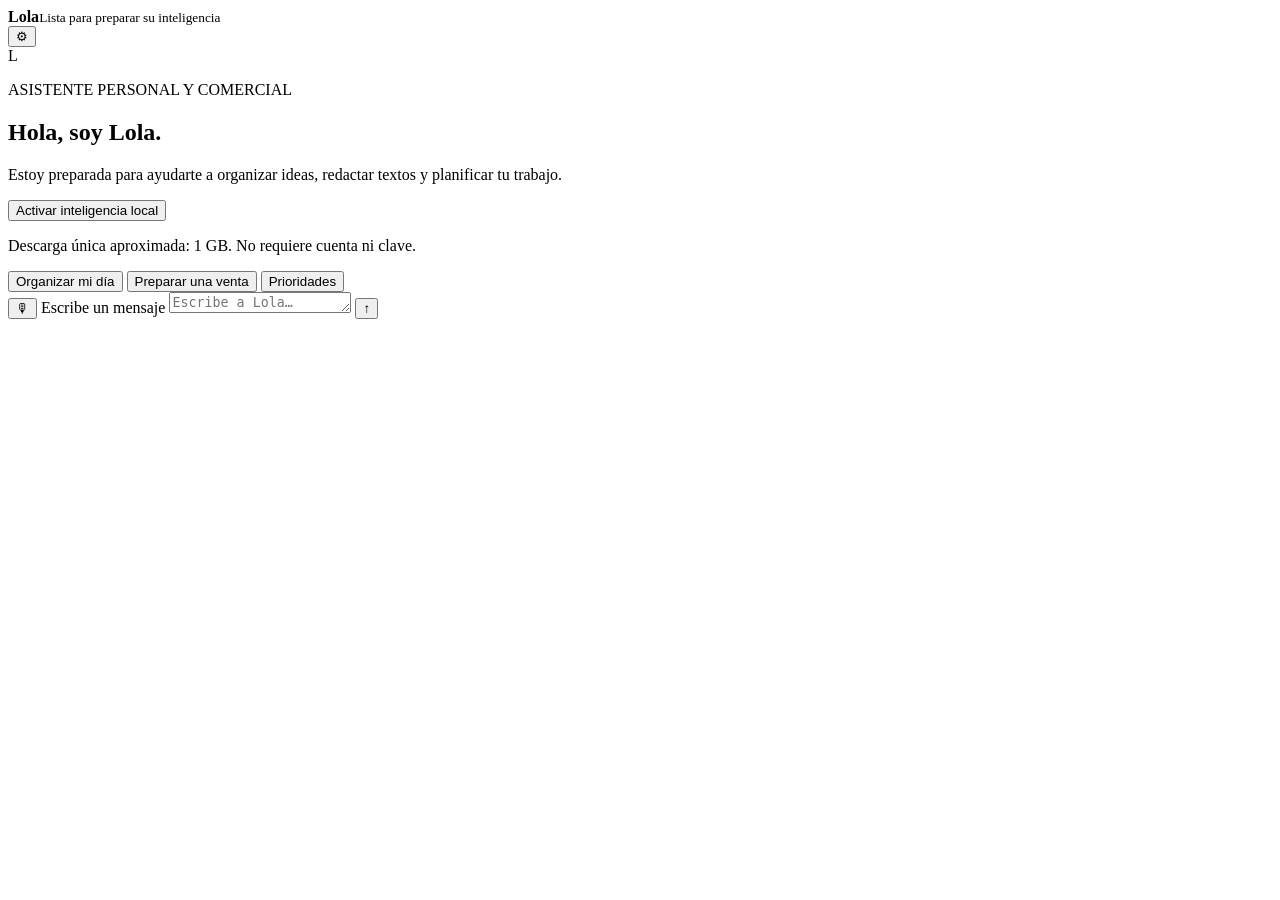
==== index.html @ 75f8c70d "Sube index.html" ====
<!doctype html>
<html lang="es">
  <head>
    <meta charset="UTF-8" />
    <meta name="viewport" content="width=device-width, initial-scale=1, viewport-fit=cover" />
    <meta name="theme-color" content="#5d4a89" />
    <meta name="description" content="Lola, asistente personal y comercial privada." />
    <link rel="manifest" href="manifest.webmanifest" />
    <link rel="stylesheet" href="styles.css" />
    <title>Lola</title>
  </head>
  <body>
    <main class="app-shell">
      <header class="topbar">
        <div class="brand"><span class="dot" aria-hidden="true"></span><div><strong>Lola</strong><small id="status">Lista para preparar su inteligencia</small></div></div>
        <button class="icon-button" id="settingsButton" aria-label="Abrir ajustes">⚙</button>
      </header>

      <section class="welcome" id="welcome">
        <div class="avatar" aria-hidden="true">L</div>
        <p class="eyebrow">ASISTENTE PERSONAL Y COMERCIAL</p>
        <h1>Hola, soy Lola.</h1>
        <p>Estoy preparada para ayudarte a organizar ideas, redactar textos y planificar tu trabajo.</p>
        <button class="primary" id="startModel">Activar inteligencia local</button>
        <p class="hint">Descarga única aproximada: 1 GB. No requiere cuenta ni clave.</p>
      </section>

      <section class="chat" aria-label="Conversación con Lola">
        <div class="messages" id="messages" aria-live="polite"></div>
        <div class="suggestions" id="suggestions">
          <button data-prompt="Ayúdame a organizar mis tareas de hoy.">Organizar mi día</button>
          <button data-prompt="Dame ideas para contactar con un cliente potencial.">Preparar una venta</button>
          <button data-prompt="Haz una lista breve de prioridades para esta semana.">Prioridades</button>
        </div>
        <form class="composer" id="chatForm">
          <button type="button" class="round" id="micButton" aria-label="Hablar con Lola" title="Hablar">🎙</button>
          <label class="sr-only" for="messageInput">Escribe un mensaje</label>
          <textarea id="messageInput" rows="1" placeholder="Escribe a Lola…" enterkeyhint="send"></textarea>
          <button class="send" type="submit" aria-label="Enviar mensaje">↑</button>
        </form>
      </section>
    </main>

    <dialog id="settingsDialog">
      <form method="dialog" class="settings">
        <div class="dialog-title"><h2>Ajustes</h2><button value="cancel" class="icon-button" aria-label="Cerrar">×</button></div>
        <label class="toggle"><span>Leer las respuestas en voz alta</span><input id="voiceToggle" type="checkbox" checked></label>
        <label for="voiceSelect">Voz</label>
        <select id="voiceSelect"><option value="">Automática (español)</option></select>
        <button id="clearConversation" type="button" class="secondary">Borrar conversación guardada</button>
        <p class="privacy">La conversación y estos ajustes se guardan solo en este navegador. Lola no usa cuentas ni claves privadas.</p>
      </form>
    </dialog>
    <script type="module" src="app.js"></script>
  </body>
</html>
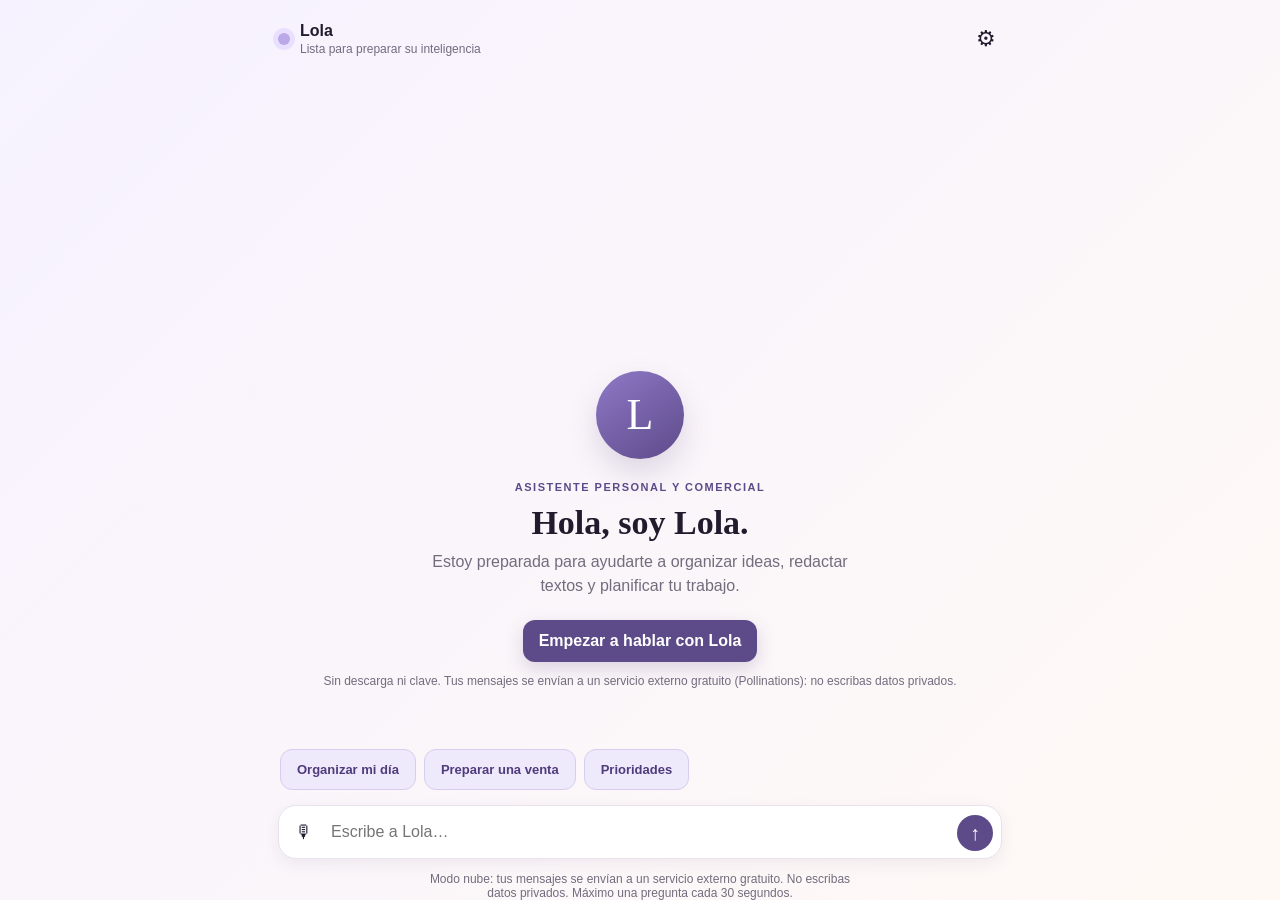
==== commit f6e8d95b: "Inteligencia en la nube: Pollinations gratis por defecto, Gemini con clave propia, local como opcion" ====
--- a/index.html
+++ b/index.html
@@ -21,8 +21,8 @@
         <p class="eyebrow">ASISTENTE PERSONAL Y COMERCIAL</p>
         <h1>Hola, soy Lola.</h1>
         <p>Estoy preparada para ayudarte a organizar ideas, redactar textos y planificar tu trabajo.</p>
-        <button class="primary" id="startModel">Activar inteligencia local</button>
-        <p class="hint">Descarga única aproximada: 1 GB. No requiere cuenta ni clave.</p>
+        <button class="primary" id="startModel">Empezar a hablar con Lola</button>
+        <p class="hint" id="welcomeHint">Sin descarga ni clave. Tus mensajes se envían a un servicio externo gratuito (Pollinations): no escribas datos privados.</p>
       </section>
 
       <section class="chat" aria-label="Conversación con Lola">
@@ -38,6 +38,7 @@
           <textarea id="messageInput" rows="1" placeholder="Escribe a Lola…" enterkeyhint="send"></textarea>
           <button class="send" type="submit" aria-label="Enviar mensaje">↑</button>
         </form>
+        <p class="hint cloud-note" id="cloudNote">Modo nube: tus mensajes se envían a un servicio externo gratuito. No escribas datos privados. Máximo una pregunta cada 30 segundos.</p>
       </section>
     </main>
 
@@ -47,8 +48,19 @@
         <label class="toggle"><span>Leer las respuestas en voz alta</span><input id="voiceToggle" type="checkbox" checked></label>
         <label for="voiceSelect">Voz</label>
         <select id="voiceSelect"><option value="">Automática (español)</option></select>
+        <label for="providerSelect">Inteligencia de Lola</label>
+        <select id="providerSelect">
+          <option value="cloud">Nube gratis · sin clave (recomendada)</option>
+          <option value="gemini">Nube Gemini · tu clave gratuita</option>
+          <option value="local">Local · privada, descarga de 1 GB</option>
+        </select>
+        <div id="geminiKeyBlock" hidden>
+          <label for="geminiKey">Tu clave de Gemini</label>
+          <input id="geminiKey" type="password" placeholder="Pega aquí tu clave de AI Studio" autocomplete="off" />
+          <p class="hint">Se guarda solo en este navegador, nunca en la web. Créala gratis en aistudio.google.com</p>
+        </div>
         <button id="clearConversation" type="button" class="secondary">Borrar conversación guardada</button>
-        <p class="privacy">La conversación y estos ajustes se guardan solo en este navegador. Lola no usa cuentas ni claves privadas.</p>
+        <p class="privacy">La conversación, la inteligencia elegida y tu clave se guardan solo en este navegador. En modo nube tus mensajes se envían a un servicio externo (Pollinations o Google): no escribas datos privados. En modo local nada sale de tu dispositivo.</p>
       </form>
     </dialog>
     <script type="module" src="app.js"></script>
--- a/styles.css
+++ b/styles.css
@@ -0,0 +1,2 @@
+:root{--ink:#211b2d;--muted:#726c7e;--paper:#fffdfb;--lavender:#eee9fb;--purple:#5d4a89;--line:#e8e2ee}*{box-sizing:border-box}body{margin:0;background:linear-gradient(135deg,#f6f2ff,#fff9f5);color:var(--ink);font-family:-apple-system,BlinkMacSystemFont,"Segoe UI",sans-serif}.app-shell{width:min(760px,100%);min-height:100dvh;margin:auto;padding:env(safe-area-inset-top) 18px env(safe-area-inset-bottom);display:flex;flex-direction:column}.topbar{height:78px;display:flex;justify-content:space-between;align-items:center}.brand{display:flex;gap:10px;align-items:center}.brand small{display:block;color:var(--muted);font-size:12px;margin-top:2px}.dot{width:12px;height:12px;border-radius:50%;background:#baa8e8;box-shadow:0 0 0 5px #e9e0ff}.icon-button,.round{border:0;background:transparent;font-size:22px;cursor:pointer;color:var(--ink)}.welcome{text-align:center;margin:auto 0 26px}.avatar{width:88px;height:88px;border-radius:50%;margin:10px auto 22px;display:grid;place-items:center;background:linear-gradient(145deg,#8f79c7,#5d4a89);color:white;font-family:Georgia,serif;font-size:44px;box-shadow:0 14px 30px #6f5b9333}.eyebrow{font-size:11px;letter-spacing:1.5px;color:var(--purple);font-weight:700}.welcome h1{font-family:Georgia,serif;font-size:34px;margin:8px 0}.welcome>p:not(.eyebrow):not(.hint){max-width:420px;margin:0 auto 22px;line-height:1.5;color:var(--muted)}button{font:inherit}.primary,.secondary,.suggestions button{cursor:pointer;border-radius:12px;padding:12px 16px;font-weight:650}.primary{border:0;color:white;background:var(--purple);box-shadow:0 7px 18px #5d4a8933}.hint{font-size:12px;color:var(--muted)}.chat{display:flex;flex-direction:column;gap:13px}.messages{display:flex;flex-direction:column;gap:12px;max-height:54dvh;overflow:auto;padding:4px}.message{max-width:86%;padding:12px 14px;border-radius:16px;line-height:1.46;white-space:pre-wrap}.message.user{align-self:flex-end;background:var(--purple);color:#fff;border-bottom-right-radius:5px}.message.assistant{align-self:flex-start;background:#fff;border:1px solid var(--line);border-bottom-left-radius:5px}.message.system{align-self:center;background:#fff4d9;color:#694b11;font-size:13px;text-align:center}.suggestions{display:flex;gap:8px;overflow:auto;padding:2px}.suggestions button{border:1px solid #d7cdee;background:var(--lavender);color:#503c7d;font-size:13px;white-space:nowrap}.composer{display:flex;gap:8px;align-items:end;background:#fff;border:1px solid var(--line);padding:7px 8px;border-radius:18px;box-shadow:0 5px 16px #4d386812}.composer textarea{flex:1;border:0;resize:none;outline:none;font:inherit;line-height:1.4;max-height:120px;padding:8px 2px;background:transparent}.round{font-size:18px;padding:8px}.round.listening{color:#a22648;background:#ffe8ef;border-radius:50%;animation:pulse 1s infinite}.send{border:0;border-radius:50%;width:36px;height:36px;background:var(--purple);color:white;font-size:20px;cursor:pointer}.send:disabled{opacity:.5;cursor:not-allowed}dialog{border:0;border-radius:18px;width:min(460px,calc(100% - 28px));box-shadow:0 20px 55px #211b2d33}dialog::backdrop{background:#211b2d66}.settings{display:grid;gap:16px;padding:4px}.dialog-title{display:flex;justify-content:space-between;align-items:center}.dialog-title h2{margin:0;font-family:Georgia,serif}.toggle{display:flex;justify-content:space-between;align-items:center}.settings select{padding:10px;border:1px solid var(--line);border-radius:9px;background:white}.secondary{border:1px solid #d8cada;background:#fff;color:#54366c}.privacy{font-size:12px;color:var(--muted);line-height:1.45;margin:0}.sr-only{position:absolute;width:1px;height:1px;clip:rect(0,0,0,0);overflow:hidden}@keyframes pulse{50%{transform:scale(1.12)}}@media(max-width:480px){.app-shell{padding-left:12px;padding-right:12px}.welcome{margin-top:16px}.welcome h1{font-size:31px}.messages{max-height:48dvh}}
+.settings input[type=password]{padding:10px;border:1px solid var(--line);border-radius:9px;background:white;font:inherit}#geminiKeyBlock{display:grid;gap:8px}#geminiKeyBlock[hidden]{display:none}.cloud-note{text-align:center;margin:0;max-width:440px;align-self:center}
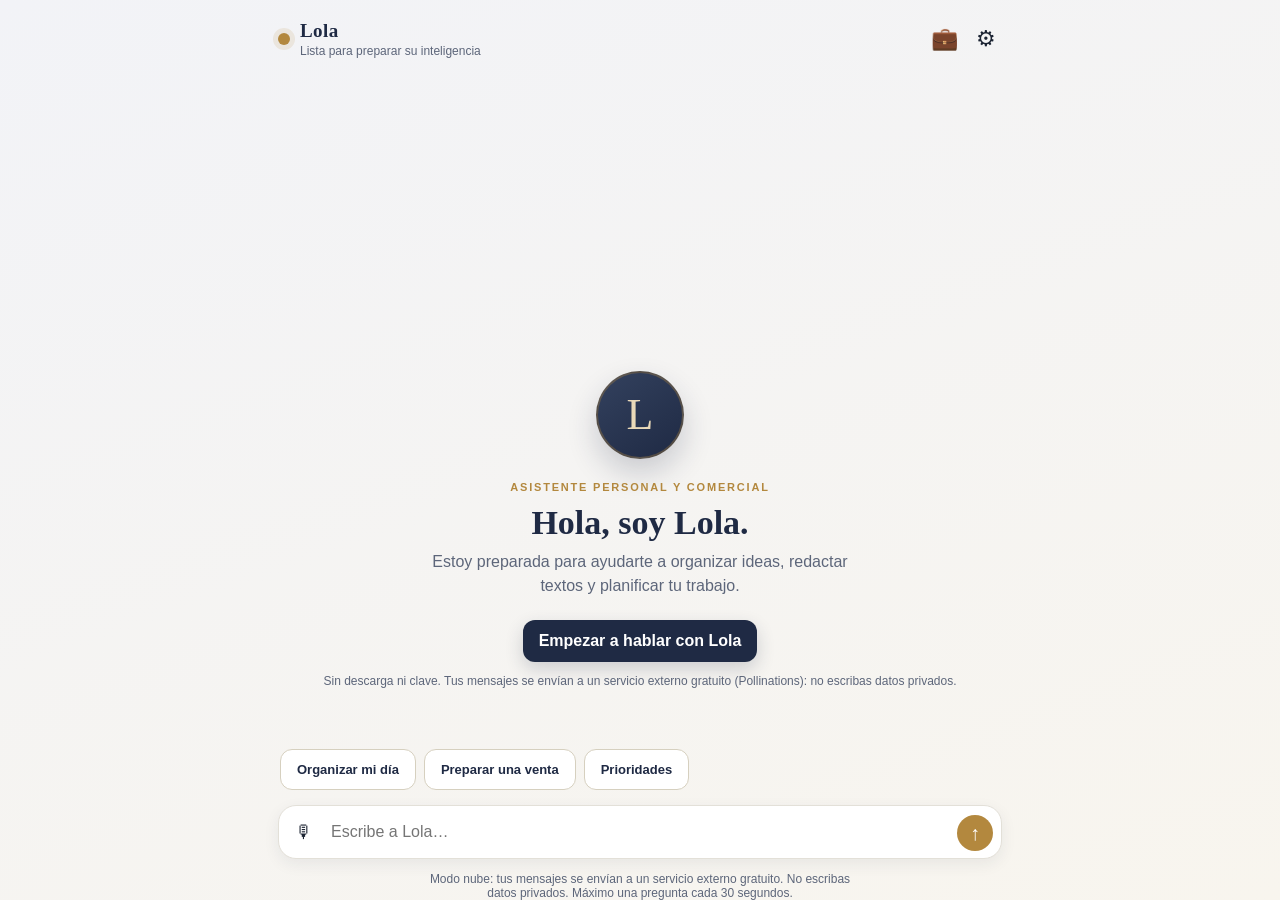
==== commit c564ca52: "Memoria persistente, redactor de mensajes de venta, voz mas natural y diseno profesional" ====
--- a/index.html
+++ b/index.html
@@ -3,7 +3,7 @@
   <head>
     <meta charset="UTF-8" />
     <meta name="viewport" content="width=device-width, initial-scale=1, viewport-fit=cover" />
-    <meta name="theme-color" content="#5d4a89" />
+    <meta name="theme-color" content="#1f2a44" />
     <meta name="description" content="Lola, asistente personal y comercial privada." />
     <link rel="manifest" href="manifest.webmanifest" />
     <link rel="stylesheet" href="styles.css" />
@@ -13,7 +13,10 @@
     <main class="app-shell">
       <header class="topbar">
         <div class="brand"><span class="dot" aria-hidden="true"></span><div><strong>Lola</strong><small id="status">Lista para preparar su inteligencia</small></div></div>
-        <button class="icon-button" id="settingsButton" aria-label="Abrir ajustes">⚙</button>
+        <div class="topbar-actions">
+          <button class="icon-button" id="salesButton" aria-label="Preparar un mensaje de venta" title="Mensaje de venta">💼</button>
+          <button class="icon-button" id="settingsButton" aria-label="Abrir ajustes" title="Ajustes">⚙</button>
+        </div>
       </header>
 
       <section class="welcome" id="welcome">
@@ -29,7 +32,7 @@
         <div class="messages" id="messages" aria-live="polite"></div>
         <div class="suggestions" id="suggestions">
           <button data-prompt="Ayúdame a organizar mis tareas de hoy.">Organizar mi día</button>
-          <button data-prompt="Dame ideas para contactar con un cliente potencial.">Preparar una venta</button>
+          <button id="salesChip">Preparar una venta</button>
           <button data-prompt="Haz una lista breve de prioridades para esta semana.">Prioridades</button>
         </div>
         <form class="composer" id="chatForm">
@@ -42,12 +45,43 @@
       </section>
     </main>
 
+    <dialog id="salesDialog">
+      <form method="dialog" class="settings">
+        <div class="dialog-title"><h2>Mensaje de venta</h2><button value="cancel" class="icon-button" aria-label="Cerrar">×</button></div>
+        <p class="hint">Lola redacta un mensaje para que tus comerciales lo envíen. Sin precios ni comisiones: eso lo cierras tú.</p>
+        <label for="salesProduct">Qué vendes</label>
+        <select id="salesProduct">
+          <option value="luz">Luz</option>
+          <option value="gas">Gas</option>
+          <option value="telefonía">Telefonía</option>
+          <option value="alarmas">Alarmas</option>
+        </select>
+        <label for="salesTarget">A quién va dirigido</label>
+        <select id="salesTarget">
+          <option value="un pequeño comercio local">Pequeño comercio</option>
+          <option value="una empresa mediana">Empresa mediana</option>
+          <option value="un autónomo">Autónomo</option>
+          <option value="una comunidad o administrador de fincas">Comunidad / administrador de fincas</option>
+        </select>
+        <label for="salesTone">Tono</label>
+        <select id="salesTone">
+          <option value="cercano y directo, como un conocido del barrio">Cercano</option>
+          <option value="profesional y serio">Profesional</option>
+          <option value="breve, para WhatsApp">Breve para WhatsApp</option>
+        </select>
+        <button id="salesGenerate" type="button" class="primary">Redactar mensaje con Lola</button>
+        <p class="hint">El mensaje aparece en el chat y puedes copiarlo con el botón 📋.</p>
+      </form>
+    </dialog>
+
     <dialog id="settingsDialog">
       <form method="dialog" class="settings">
         <div class="dialog-title"><h2>Ajustes</h2><button value="cancel" class="icon-button" aria-label="Cerrar">×</button></div>
         <label class="toggle"><span>Leer las respuestas en voz alta</span><input id="voiceToggle" type="checkbox" checked></label>
         <label for="voiceSelect">Voz</label>
-        <select id="voiceSelect"><option value="">Automática (español)</option></select>
+        <select id="voiceSelect"><option value="">Automática (la mejor voz en español)</option></select>
+        <label for="voiceRate">Velocidad de la voz</label>
+        <div class="rate-row"><input id="voiceRate" type="range" min="0.7" max="1.3" step="0.05" value="1"><span id="voiceRateLabel">Normal</span></div>
         <label for="providerSelect">Inteligencia de Lola</label>
         <select id="providerSelect">
           <option value="cloud">Nube gratis · sin clave (recomendada)</option>
@@ -59,8 +93,14 @@
           <input id="geminiKey" type="password" placeholder="Pega aquí tu clave de AI Studio" autocomplete="off" />
           <p class="hint">Se guarda solo en este navegador, nunca en la web. Créala gratis en aistudio.google.com</p>
         </div>
-        <button id="clearConversation" type="button" class="secondary">Borrar conversación guardada</button>
-        <p class="privacy">La conversación, la inteligencia elegida y tu clave se guardan solo en este navegador. En modo nube tus mensajes se envían a un servicio externo (Pollinations o Google): no escribas datos privados. En modo local nada sale de tu dispositivo.</p>
+        <label for="memoryText">Lo que Lola recuerda de ti</label>
+        <textarea id="memoryText" rows="4" placeholder="Ej.: Me llamo Ángel, dirijo Sinergys en Linares, vendo luz, gas, telefonía y alarmas."></textarea>
+        <p class="hint">Lola apunta sola lo importante de vuestras conversaciones y también puedes escribirlo tú aquí. Se guarda solo en este navegador y Lola lo tiene en cuenta en cada respuesta.</p>
+        <div class="settings-buttons">
+          <button id="clearMemory" type="button" class="secondary">Vaciar memoria</button>
+          <button id="clearConversation" type="button" class="secondary">Borrar conversación</button>
+        </div>
+        <p class="privacy">La conversación, la memoria, la inteligencia elegida y tu clave se guardan solo en este navegador. En modo nube tus mensajes se envían a un servicio externo (Pollinations o Google): no escribas datos privados. En modo local nada sale de tu dispositivo.</p>
       </form>
     </dialog>
     <script type="module" src="app.js"></script>
--- a/styles.css
+++ b/styles.css
@@ -1,2 +1,65 @@
-:root{--ink:#211b2d;--muted:#726c7e;--paper:#fffdfb;--lavender:#eee9fb;--purple:#5d4a89;--line:#e8e2ee}*{box-sizing:border-box}body{margin:0;background:linear-gradient(135deg,#f6f2ff,#fff9f5);color:var(--ink);font-family:-apple-system,BlinkMacSystemFont,"Segoe UI",sans-serif}.app-shell{width:min(760px,100%);min-height:100dvh;margin:auto;padding:env(safe-area-inset-top) 18px env(safe-area-inset-bottom);display:flex;flex-direction:column}.topbar{height:78px;display:flex;justify-content:space-between;align-items:center}.brand{display:flex;gap:10px;align-items:center}.brand small{display:block;color:var(--muted);font-size:12px;margin-top:2px}.dot{width:12px;height:12px;border-radius:50%;background:#baa8e8;box-shadow:0 0 0 5px #e9e0ff}.icon-button,.round{border:0;background:transparent;font-size:22px;cursor:pointer;color:var(--ink)}.welcome{text-align:center;margin:auto 0 26px}.avatar{width:88px;height:88px;border-radius:50%;margin:10px auto 22px;display:grid;place-items:center;background:linear-gradient(145deg,#8f79c7,#5d4a89);color:white;font-family:Georgia,serif;font-size:44px;box-shadow:0 14px 30px #6f5b9333}.eyebrow{font-size:11px;letter-spacing:1.5px;color:var(--purple);font-weight:700}.welcome h1{font-family:Georgia,serif;font-size:34px;margin:8px 0}.welcome>p:not(.eyebrow):not(.hint){max-width:420px;margin:0 auto 22px;line-height:1.5;color:var(--muted)}button{font:inherit}.primary,.secondary,.suggestions button{cursor:pointer;border-radius:12px;padding:12px 16px;font-weight:650}.primary{border:0;color:white;background:var(--purple);box-shadow:0 7px 18px #5d4a8933}.hint{font-size:12px;color:var(--muted)}.chat{display:flex;flex-direction:column;gap:13px}.messages{display:flex;flex-direction:column;gap:12px;max-height:54dvh;overflow:auto;padding:4px}.message{max-width:86%;padding:12px 14px;border-radius:16px;line-height:1.46;white-space:pre-wrap}.message.user{align-self:flex-end;background:var(--purple);color:#fff;border-bottom-right-radius:5px}.message.assistant{align-self:flex-start;background:#fff;border:1px solid var(--line);border-bottom-left-radius:5px}.message.system{align-self:center;background:#fff4d9;color:#694b11;font-size:13px;text-align:center}.suggestions{display:flex;gap:8px;overflow:auto;padding:2px}.suggestions button{border:1px solid #d7cdee;background:var(--lavender);color:#503c7d;font-size:13px;white-space:nowrap}.composer{display:flex;gap:8px;align-items:end;background:#fff;border:1px solid var(--line);padding:7px 8px;border-radius:18px;box-shadow:0 5px 16px #4d386812}.composer textarea{flex:1;border:0;resize:none;outline:none;font:inherit;line-height:1.4;max-height:120px;padding:8px 2px;background:transparent}.round{font-size:18px;padding:8px}.round.listening{color:#a22648;background:#ffe8ef;border-radius:50%;animation:pulse 1s infinite}.send{border:0;border-radius:50%;width:36px;height:36px;background:var(--purple);color:white;font-size:20px;cursor:pointer}.send:disabled{opacity:.5;cursor:not-allowed}dialog{border:0;border-radius:18px;width:min(460px,calc(100% - 28px));box-shadow:0 20px 55px #211b2d33}dialog::backdrop{background:#211b2d66}.settings{display:grid;gap:16px;padding:4px}.dialog-title{display:flex;justify-content:space-between;align-items:center}.dialog-title h2{margin:0;font-family:Georgia,serif}.toggle{display:flex;justify-content:space-between;align-items:center}.settings select{padding:10px;border:1px solid var(--line);border-radius:9px;background:white}.secondary{border:1px solid #d8cada;background:#fff;color:#54366c}.privacy{font-size:12px;color:var(--muted);line-height:1.45;margin:0}.sr-only{position:absolute;width:1px;height:1px;clip:rect(0,0,0,0);overflow:hidden}@keyframes pulse{50%{transform:scale(1.12)}}@media(max-width:480px){.app-shell{padding-left:12px;padding-right:12px}.welcome{margin-top:16px}.welcome h1{font-size:31px}.messages{max-height:48dvh}}
-.settings input[type=password]{padding:10px;border:1px solid var(--line);border-radius:9px;background:white;font:inherit}#geminiKeyBlock{display:grid;gap:8px}#geminiKeyBlock[hidden]{display:none}.cloud-note{text-align:center;margin:0;max-width:440px;align-self:center}+:root{--ink:#1c2433;--muted:#5d667a;--paper:#f7f6f2;--card:#ffffff;--navy:#1f2a44;--accent:#b3883e;--line:#e3e0d8;--soft:#eef0f5}
+*{box-sizing:border-box}
+body{margin:0;background:linear-gradient(160deg,#f2f3f7,#f8f5ee);color:var(--ink);font-family:-apple-system,BlinkMacSystemFont,"Segoe UI",sans-serif}
+.app-shell{width:min(760px,100%);min-height:100dvh;margin:auto;padding:env(safe-area-inset-top) 18px env(safe-area-inset-bottom);display:flex;flex-direction:column}
+.topbar{height:78px;display:flex;justify-content:space-between;align-items:center}
+.brand{display:flex;gap:10px;align-items:center}
+.brand strong{font-family:Georgia,serif;font-size:19px;letter-spacing:.4px;color:var(--navy)}
+.brand small{display:block;color:var(--muted);font-size:12px;margin-top:2px}
+.dot{width:12px;height:12px;border-radius:50%;background:var(--accent);box-shadow:0 0 0 5px #b3883e22}
+.topbar-actions{display:flex;gap:6px}
+.icon-button,.round{border:0;background:transparent;font-size:22px;cursor:pointer;color:var(--ink)}
+.welcome{text-align:center;margin:auto 0 26px}
+.avatar{width:88px;height:88px;border-radius:50%;margin:10px auto 22px;display:grid;place-items:center;background:linear-gradient(145deg,#33415e,#1f2a44);color:#e9d9b8;font-family:Georgia,serif;font-size:44px;box-shadow:0 14px 30px #1f2a4433;border:2px solid #b3883e55}
+.eyebrow{font-size:11px;letter-spacing:1.8px;color:var(--accent);font-weight:700}
+.welcome h1{font-family:Georgia,serif;font-size:34px;margin:8px 0;color:var(--navy)}
+.welcome>p:not(.eyebrow):not(.hint){max-width:420px;margin:0 auto 22px;line-height:1.5;color:var(--muted)}
+button{font:inherit}
+.primary,.secondary,.suggestions button{cursor:pointer;border-radius:12px;padding:12px 16px;font-weight:650}
+.primary{border:0;color:#fff;background:var(--navy);box-shadow:0 7px 18px #1f2a4430}
+.primary:hover{background:#2a3a5c}
+.hint{font-size:12px;color:var(--muted)}
+.chat{display:flex;flex-direction:column;gap:13px}
+.messages{display:flex;flex-direction:column;gap:12px;max-height:54dvh;overflow:auto;padding:4px}
+.msg-wrap{display:flex;align-items:flex-end;gap:6px;max-width:92%}
+.msg-wrap.user{align-self:flex-end;flex-direction:row-reverse}
+.msg-wrap.assistant{align-self:flex-start}
+.msg-wrap.system{align-self:center;max-width:100%}
+.message{max-width:100%;padding:12px 14px;border-radius:16px;line-height:1.46;white-space:pre-wrap}
+.message.user{background:var(--navy);color:#fff;border-bottom-right-radius:5px}
+.message.assistant{background:var(--card);border:1px solid var(--line);border-bottom-left-radius:5px;box-shadow:0 2px 8px #1f2a440d}
+.message.system{background:#fdf3df;color:#6b4d12;font-size:13px;text-align:center;border:1px solid #ecd9ac}
+.msg-copy{border:0;background:transparent;cursor:pointer;font-size:14px;opacity:.45;padding:4px;border-radius:8px}
+.msg-copy:hover{opacity:1;background:var(--soft)}
+.suggestions{display:flex;gap:8px;overflow:auto;padding:2px}
+.suggestions button{border:1px solid #d6d0bf;background:#fff;color:var(--navy);font-size:13px;white-space:nowrap}
+.suggestions button:hover{border-color:var(--accent)}
+.composer{display:flex;gap:8px;align-items:end;background:#fff;border:1px solid var(--line);padding:7px 8px;border-radius:18px;box-shadow:0 5px 16px #1f2a4412}
+.composer textarea{flex:1;border:0;resize:none;outline:none;font:inherit;line-height:1.4;max-height:120px;padding:8px 2px;background:transparent}
+.round{font-size:18px;padding:8px}
+.round.listening{color:#a22648;background:#ffe8ef;border-radius:50%;animation:pulse 1s infinite}
+.send{border:0;border-radius:50%;width:36px;height:36px;background:var(--accent);color:white;font-size:20px;cursor:pointer}
+.send:hover{background:#9a7534}
+.send:disabled{opacity:.5;cursor:not-allowed}
+dialog{border:0;border-radius:18px;width:min(460px,calc(100% - 28px));box-shadow:0 20px 55px #1c243333}
+dialog::backdrop{background:#1c243366}
+.settings{display:grid;gap:14px;padding:4px}
+.settings label{font-weight:600;font-size:14px;color:var(--navy)}
+.dialog-title{display:flex;justify-content:space-between;align-items:center}
+.dialog-title h2{margin:0;font-family:Georgia,serif;color:var(--navy)}
+.toggle{display:flex;justify-content:space-between;align-items:center;font-weight:600}
+.settings select,.settings textarea,.settings input[type=password]{padding:10px;border:1px solid var(--line);border-radius:9px;background:white;font:inherit;width:100%}
+.settings textarea{resize:vertical;line-height:1.4}
+.rate-row{display:flex;align-items:center;gap:12px}
+.rate-row input{flex:1;accent-color:var(--accent)}
+.rate-row span{font-size:13px;color:var(--muted);min-width:52px;text-align:right}
+.settings-buttons{display:flex;gap:10px;flex-wrap:wrap}
+.secondary{border:1px solid var(--line);background:#fff;color:var(--navy)}
+.secondary:hover{border-color:var(--accent)}
+.privacy{font-size:12px;color:var(--muted);line-height:1.45;margin:0}
+.sr-only{position:absolute;width:1px;height:1px;clip:rect(0,0,0,0);overflow:hidden}
+@keyframes pulse{50%{transform:scale(1.12)}}
+@media(max-width:480px){.app-shell{padding-left:12px;padding-right:12px}.welcome{margin-top:16px}.welcome h1{font-size:31px}.messages{max-height:48dvh}}
+#geminiKeyBlock{display:grid;gap:8px}
+#geminiKeyBlock[hidden]{display:none}
+.cloud-note{text-align:center;margin:0;max-width:440px;align-self:center}
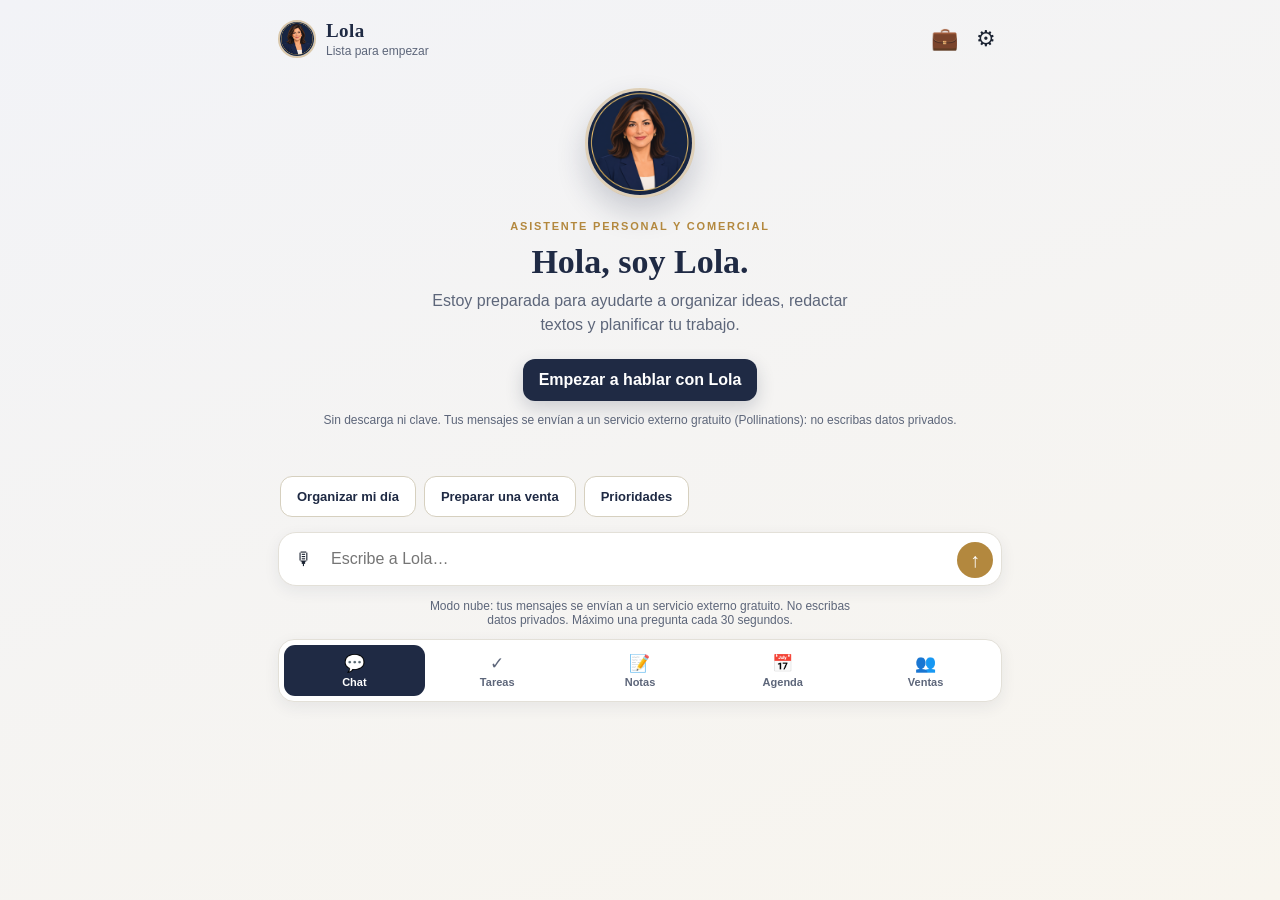
==== commit 6c002dac: "Fases 1-3: avatar, tareas, notas, agenda con exportacion, contactos, oportunidades, recordatorios, e" ====
--- a/index.html
+++ b/index.html
@@ -12,43 +12,146 @@
   <body>
     <main class="app-shell">
       <header class="topbar">
-        <div class="brand"><span class="dot" aria-hidden="true"></span><div><strong>Lola</strong><small id="status">Lista para preparar su inteligencia</small></div></div>
+        <div class="brand"><img src="avatar.png" alt="" class="brand-avatar" id="brandAvatar"><div><strong>Lola</strong><small id="status">Preparando…</small></div></div>
         <div class="topbar-actions">
-          <button class="icon-button" id="salesButton" aria-label="Preparar un mensaje de venta" title="Mensaje de venta">💼</button>
+          <button class="icon-button" id="salesButton" aria-label="Preparar textos de venta" title="Textos de venta">💼</button>
           <button class="icon-button" id="settingsButton" aria-label="Abrir ajustes" title="Ajustes">⚙</button>
         </div>
       </header>
 
-      <section class="welcome" id="welcome">
-        <div class="avatar" aria-hidden="true">L</div>
-        <p class="eyebrow">ASISTENTE PERSONAL Y COMERCIAL</p>
-        <h1>Hola, soy Lola.</h1>
-        <p>Estoy preparada para ayudarte a organizar ideas, redactar textos y planificar tu trabajo.</p>
-        <button class="primary" id="startModel">Empezar a hablar con Lola</button>
-        <p class="hint" id="welcomeHint">Sin descarga ni clave. Tus mensajes se envían a un servicio externo gratuito (Pollinations): no escribas datos privados.</p>
-      </section>
-
-      <section class="chat" aria-label="Conversación con Lola">
-        <div class="messages" id="messages" aria-live="polite"></div>
-        <div class="suggestions" id="suggestions">
-          <button data-prompt="Ayúdame a organizar mis tareas de hoy.">Organizar mi día</button>
-          <button id="salesChip">Preparar una venta</button>
-          <button data-prompt="Haz una lista breve de prioridades para esta semana.">Prioridades</button>
-        </div>
-        <form class="composer" id="chatForm">
-          <button type="button" class="round" id="micButton" aria-label="Hablar con Lola" title="Hablar">🎙</button>
-          <label class="sr-only" for="messageInput">Escribe un mensaje</label>
-          <textarea id="messageInput" rows="1" placeholder="Escribe a Lola…" enterkeyhint="send"></textarea>
-          <button class="send" type="submit" aria-label="Enviar mensaje">↑</button>
-        </form>
-        <p class="hint cloud-note" id="cloudNote">Modo nube: tus mensajes se envían a un servicio externo gratuito. No escribas datos privados. Máximo una pregunta cada 30 segundos.</p>
-      </section>
+      <section class="view" id="view-chat">
+        <section class="welcome" id="welcome">
+          <div class="avatar" id="avatar"><img src="avatar.png" alt="Lola" id="avatarImg"></div>
+          <p class="eyebrow">ASISTENTE PERSONAL Y COMERCIAL</p>
+          <h1>Hola, soy Lola.</h1>
+          <p>Estoy preparada para ayudarte a organizar ideas, redactar textos y planificar tu trabajo.</p>
+          <button class="primary" id="startModel">Empezar a hablar con Lola</button>
+          <p class="hint" id="welcomeHint">Sin descarga ni clave. Tus mensajes se envían a un servicio externo gratuito (Pollinations): no escribas datos privados.</p>
+        </section>
+
+        <section class="chat" aria-label="Conversación con Lola">
+          <div class="messages" id="messages" aria-live="polite"></div>
+          <div class="suggestions" id="suggestions">
+            <button data-prompt="Ayúdame a organizar mis tareas de hoy.">Organizar mi día</button>
+            <button id="salesChip">Preparar una venta</button>
+            <button data-prompt="Haz una lista breve de prioridades para esta semana.">Prioridades</button>
+          </div>
+          <form class="composer" id="chatForm">
+            <button type="button" class="round" id="micButton" aria-label="Hablar con Lola" title="Hablar">🎙</button>
+            <label class="sr-only" for="messageInput">Escribe un mensaje</label>
+            <textarea id="messageInput" rows="1" placeholder="Escribe a Lola…" enterkeyhint="send"></textarea>
+            <button class="send" type="submit" aria-label="Enviar mensaje">↑</button>
+          </form>
+          <p class="hint cloud-note" id="cloudNote">Modo nube: tus mensajes se envían a un servicio externo gratuito. No escribas datos privados. Máximo una pregunta cada 30 segundos.</p>
+        </section>
+      </section>
+
+      <section class="view" id="view-tasks" hidden>
+        <h2>Tareas</h2>
+        <form class="card form-grid" id="taskForm">
+          <input id="taskText" type="text" placeholder="¿Qué hay que hacer?" required maxlength="200">
+          <div class="form-row">
+            <label>Fecha <input id="taskDate" type="date"></label>
+            <label>Hora <input id="taskTime" type="time"></label>
+            <label>Prioridad
+              <select id="taskPrio"><option value="alta">Alta</option><option value="media" selected>Media</option><option value="baja">Baja</option></select>
+            </label>
+          </div>
+          <button class="primary" type="submit">Añadir tarea</button>
+          <p class="hint">Si pones fecha y hora, Lola te avisa mientras la tengas abierta. Una web no puede avisar con la pantalla cerrada.</p>
+        </form>
+        <div id="taskList" class="list"></div>
+      </section>
+
+      <section class="view" id="view-notes" hidden>
+        <h2>Notas</h2>
+        <form class="card form-grid" id="noteForm">
+          <textarea id="noteText" rows="3" placeholder="Escribe una nota…" required maxlength="2000"></textarea>
+          <button class="primary" type="submit">Guardar nota</button>
+        </form>
+        <div id="noteList" class="list"></div>
+      </section>
+
+      <section class="view" id="view-agenda" hidden>
+        <h2>Agenda</h2>
+        <form class="card form-grid" id="eventForm">
+          <input id="eventTitle" type="text" placeholder="Cita o evento" required maxlength="120">
+          <div class="form-row">
+            <label>Fecha <input id="eventDate" type="date" required></label>
+            <label>Hora <input id="eventTime" type="time"></label>
+          </div>
+          <input id="eventNote" type="text" placeholder="Detalle (opcional)" maxlength="200">
+          <button class="primary" type="submit">Añadir a la agenda</button>
+          <p class="hint">Agenda local de este navegador. Cada evento se puede exportar (.ics) para meterlo en el calendario del Mac o del iPhone.</p>
+        </form>
+        <div class="row-actions"><button class="secondary" id="exportAllIcs" type="button">Exportar todo (.ics)</button></div>
+        <div id="eventList" class="list"></div>
+      </section>
+
+      <section class="view" id="view-contacts" hidden>
+        <h2>Contactos comerciales</h2>
+        <form class="card form-grid" id="contactForm">
+          <input id="contactName" type="text" placeholder="Nombre" required maxlength="80">
+          <div class="form-row">
+            <input id="contactCompany" type="text" placeholder="Empresa" maxlength="80">
+            <input id="contactPhone" type="tel" placeholder="Teléfono" maxlength="20">
+          </div>
+          <div class="form-row">
+            <label>Le interesa
+              <select id="contactInterest"><option value="">Sin marcar</option><option>Luz</option><option>Gas</option><option>Telefonía</option><option>Alarmas</option><option>Otro</option></select>
+            </label>
+          </div>
+          <input id="contactNote" type="text" placeholder="Nota (opcional)" maxlength="200">
+          <button class="primary" type="submit">Guardar contacto</button>
+        </form>
+        <div id="contactList" class="list"></div>
+
+        <h2>Oportunidades</h2>
+        <form class="card form-grid" id="oppForm">
+          <label>Contacto <select id="oppContact"></select></label>
+          <div class="form-row">
+            <label>Producto
+              <select id="oppProduct"><option>Luz</option><option>Gas</option><option>Telefonía</option><option>Alarmas</option><option>Otro</option></select>
+            </label>
+            <label>Estado
+              <select id="oppStatus"><option value="nueva">Nueva</option><option value="en curso">En curso</option><option value="ganada">Ganada</option><option value="perdida">Perdida</option></select>
+            </label>
+          </div>
+          <label>Próximo seguimiento <input id="oppFollowUp" type="date"></label>
+          <input id="oppNote" type="text" placeholder="Nota (opcional)" maxlength="200">
+          <button class="primary" type="submit">Registrar oportunidad</button>
+        </form>
+        <div id="oppList" class="list"></div>
+
+        <h2>Actividad</h2>
+        <div class="card form-grid">
+          <p class="hint">Resumen hecho en tu navegador, sin enviar nada fuera.</p>
+          <button class="secondary" id="activitySummary" type="button">Ver resumen de actividad</button>
+          <div id="activityOut" class="activity-out" hidden></div>
+        </div>
+      </section>
+
+      <nav class="tabbar" aria-label="Secciones">
+        <button class="tab active" data-view="view-chat">💬<span>Chat</span></button>
+        <button class="tab" data-view="view-tasks">✓<span>Tareas</span></button>
+        <button class="tab" data-view="view-notes">📝<span>Notas</span></button>
+        <button class="tab" data-view="view-agenda">📅<span>Agenda</span></button>
+        <button class="tab" data-view="view-contacts">👥<span>Ventas</span></button>
+      </nav>
     </main>
 
     <dialog id="salesDialog">
       <form method="dialog" class="settings">
-        <div class="dialog-title"><h2>Mensaje de venta</h2><button value="cancel" class="icon-button" aria-label="Cerrar">×</button></div>
-        <p class="hint">Lola redacta un mensaje para que tus comerciales lo envíen. Sin precios ni comisiones: eso lo cierras tú.</p>
+        <div class="dialog-title"><h2>Textos de venta</h2><button value="cancel" class="icon-button" aria-label="Cerrar">×</button></div>
+        <p class="hint">Lola redacta el texto y aparece en el chat. Sin precios ni comisiones: eso lo cierras tú.</p>
+        <label for="salesKind">Qué necesitas</label>
+        <select id="salesKind">
+          <option value="mensaje">Mensaje de primer contacto</option>
+          <option value="seguimiento">Mensaje de seguimiento</option>
+          <option value="me lo pienso">Respuesta a "me lo pienso"</option>
+          <option value="guion">Guion de llamada</option>
+          <option value="propuesta">Propuesta breve por escrito</option>
+        </select>
         <label for="salesProduct">Qué vendes</label>
         <select id="salesProduct">
           <option value="luz">Luz</option>
@@ -69,8 +172,8 @@
           <option value="profesional y serio">Profesional</option>
           <option value="breve, para WhatsApp">Breve para WhatsApp</option>
         </select>
-        <button id="salesGenerate" type="button" class="primary">Redactar mensaje con Lola</button>
-        <p class="hint">El mensaje aparece en el chat y puedes copiarlo con el botón 📋.</p>
+        <button id="salesGenerate" type="button" class="primary">Redactar con Lola</button>
+        <p class="hint">El texto aparece en el chat: mantén pulsado para copiarlo.</p>
       </form>
     </dialog>
 
@@ -95,12 +198,24 @@
         </div>
         <label for="memoryText">Lo que Lola recuerda de ti</label>
         <textarea id="memoryText" rows="4" placeholder="Ej.: Me llamo Ángel, dirijo Sinergys en Linares, vendo luz, gas, telefonía y alarmas."></textarea>
-        <p class="hint">Lola apunta sola lo importante de vuestras conversaciones y también puedes escribirlo tú aquí. Se guarda solo en este navegador y Lola lo tiene en cuenta en cada respuesta.</p>
+        <p class="hint">Lola apunta sola lo importante de vuestras conversaciones y también puedes escribirlo tú aquí. Se guarda solo en este navegador.</p>
+        <h3 class="settings-h">Avisos</h3>
+        <button id="notifPermission" type="button" class="secondary">Permitir avisos del navegador</button>
+        <p class="hint">Los avisos de tareas y agenda suenan solo mientras Lola está abierta. Una web gratis no puede avisar con la pantalla cerrada.</p>
+        <h3 class="settings-h">Tus datos</h3>
+        <div class="settings-buttons">
+          <button id="exportData" type="button" class="secondary">Exportar datos</button>
+          <button id="importData" type="button" class="secondary">Importar datos</button>
+          <input id="importFile" type="file" accept="application/json" hidden>
+        </div>
+        <p class="hint">Se descarga un archivo con tus tareas, notas, agenda, contactos, memoria y conversación. Guárdalo para pasarlo a otro dispositivo.</p>
         <div class="settings-buttons">
           <button id="clearMemory" type="button" class="secondary">Vaciar memoria</button>
           <button id="clearConversation" type="button" class="secondary">Borrar conversación</button>
         </div>
-        <p class="privacy">La conversación, la memoria, la inteligencia elegida y tu clave se guardan solo en este navegador. En modo nube tus mensajes se envían a un servicio externo (Pollinations o Google): no escribas datos privados. En modo local nada sale de tu dispositivo.</p>
+        <h3 class="settings-h">Instalar en el iPhone</h3>
+        <p class="hint">Abre la web en Safari, toca Compartir (el cuadrado con la flecha) y elige "Añadir a pantalla de inicio". Lola se abrirá como una app.</p>
+        <p class="privacy">Todo se guarda solo en este navegador. En modo nube tus mensajes de chat se envían a un servicio externo (Pollinations o Google): no escribas datos privados. En modo local nada sale de tu dispositivo. Las tareas, notas, agenda y contactos no salen nunca de tu navegador salvo que los exportes tú.</p>
       </form>
     </dialog>
     <script type="module" src="app.js"></script>
--- a/styles.css
+++ b/styles.css
@@ -10,7 +10,7 @@
 .topbar-actions{display:flex;gap:6px}
 .icon-button,.round{border:0;background:transparent;font-size:22px;cursor:pointer;color:var(--ink)}
 .welcome{text-align:center;margin:auto 0 26px}
-.avatar{width:88px;height:88px;border-radius:50%;margin:10px auto 22px;display:grid;place-items:center;background:linear-gradient(145deg,#33415e,#1f2a44);color:#e9d9b8;font-family:Georgia,serif;font-size:44px;box-shadow:0 14px 30px #1f2a4433;border:2px solid #b3883e55}
+
 .eyebrow{font-size:11px;letter-spacing:1.8px;color:var(--accent);font-weight:700}
 .welcome h1{font-family:Georgia,serif;font-size:34px;margin:8px 0;color:var(--navy)}
 .welcome>p:not(.eyebrow):not(.hint){max-width:420px;margin:0 auto 22px;line-height:1.5;color:var(--muted)}
@@ -29,8 +29,6 @@
 .message.user{background:var(--navy);color:#fff;border-bottom-right-radius:5px}
 .message.assistant{background:var(--card);border:1px solid var(--line);border-bottom-left-radius:5px;box-shadow:0 2px 8px #1f2a440d}
 .message.system{background:#fdf3df;color:#6b4d12;font-size:13px;text-align:center;border:1px solid #ecd9ac}
-.msg-copy{border:0;background:transparent;cursor:pointer;font-size:14px;opacity:.45;padding:4px;border-radius:8px}
-.msg-copy:hover{opacity:1;background:var(--soft)}
 .suggestions{display:flex;gap:8px;overflow:auto;padding:2px}
 .suggestions button{border:1px solid #d6d0bf;background:#fff;color:var(--navy);font-size:13px;white-space:nowrap}
 .suggestions button:hover{border-color:var(--accent)}
@@ -63,3 +61,38 @@
 #geminiKeyBlock{display:grid;gap:8px}
 #geminiKeyBlock[hidden]{display:none}
 .cloud-note{text-align:center;margin:0;max-width:440px;align-self:center}
+
+/* ---- Secciones y pestañas ---- */
+.tabbar{display:flex;gap:2px;background:#fff;border:1px solid var(--line);border-radius:16px;padding:5px;margin:12px 0 4px;box-shadow:0 5px 16px #1f2a4412}
+.tab{flex:1;border:0;background:transparent;cursor:pointer;padding:8px 2px;border-radius:11px;font-size:17px;color:var(--muted);display:flex;flex-direction:column;align-items:center;gap:2px}
+.tab span{font-size:11px;font-weight:600}
+.tab.active{background:var(--navy);color:#fff}
+.view h2{font-family:Georgia,serif;color:var(--navy);margin:18px 0 10px;font-size:22px}
+.card{background:#fff;border:1px solid var(--line);border-radius:14px;padding:14px;box-shadow:0 2px 8px #1f2a440d}
+.form-grid{display:grid;gap:10px;margin-bottom:14px}
+.form-grid input,.form-grid select,.form-grid textarea{padding:10px;border:1px solid var(--line);border-radius:9px;background:#fff;font:inherit;width:100%}
+.form-row{display:flex;gap:10px}
+.form-row>*{flex:1;min-width:0}
+.form-row label,.form-grid label{font-size:12px;font-weight:600;color:var(--muted);display:grid;gap:4px}
+.list{display:grid;gap:8px;margin-bottom:16px}
+.item{display:flex;align-items:center;gap:10px;padding:10px 12px}
+.item-body{flex:1;min-width:0}
+.item-body small{display:block;color:var(--muted);font-size:12px;margin-top:2px}
+.item.done .item-body strong{text-decoration:line-through;color:var(--muted)}
+.item.due{border-color:var(--accent);box-shadow:0 0 0 2px #b3883e33}
+.check{border:0;background:transparent;font-size:18px;cursor:pointer;color:var(--accent)}
+.del,.ics{border:0;background:transparent;cursor:pointer;font-size:16px;color:var(--muted);padding:4px}
+.del:hover{color:#a22648}
+.note-text{white-space:pre-wrap}
+.opp-status{padding:4px;border:1px solid var(--line);border-radius:6px;font-size:12px}
+.row-actions{margin:0 0 10px}
+.activity-out{white-space:pre-wrap;background:var(--soft);border-radius:10px;padding:12px;font-size:14px;line-height:1.5}
+.settings-h{margin:6px 0 0;font-size:14px;color:var(--navy)}
+.brand-avatar{width:38px;height:38px;border-radius:50%;object-fit:cover;border:2px solid #b3883e66}
+.avatar{width:110px;height:110px;border-radius:50%;margin:10px auto 22px;box-shadow:0 14px 30px #1f2a4433;border:3px solid #b3883e55;overflow:hidden;animation:float 5s ease-in-out infinite}
+.avatar img{width:100%;height:100%;object-fit:cover;display:block}
+.avatar.speaking{border-color:var(--accent);box-shadow:0 0 0 6px #b3883e33,0 14px 30px #1f2a4433;animation:pulse 1s infinite}
+.avatar.listening{border-color:#a22648;box-shadow:0 0 0 6px #a2264833}
+.msg-copy{border:0;background:transparent;cursor:pointer;font-size:14px;opacity:.45;padding:4px;border-radius:8px}
+.msg-copy:hover{opacity:1;background:var(--soft)}
+@keyframes float{50%{transform:translateY(-5px)}}
